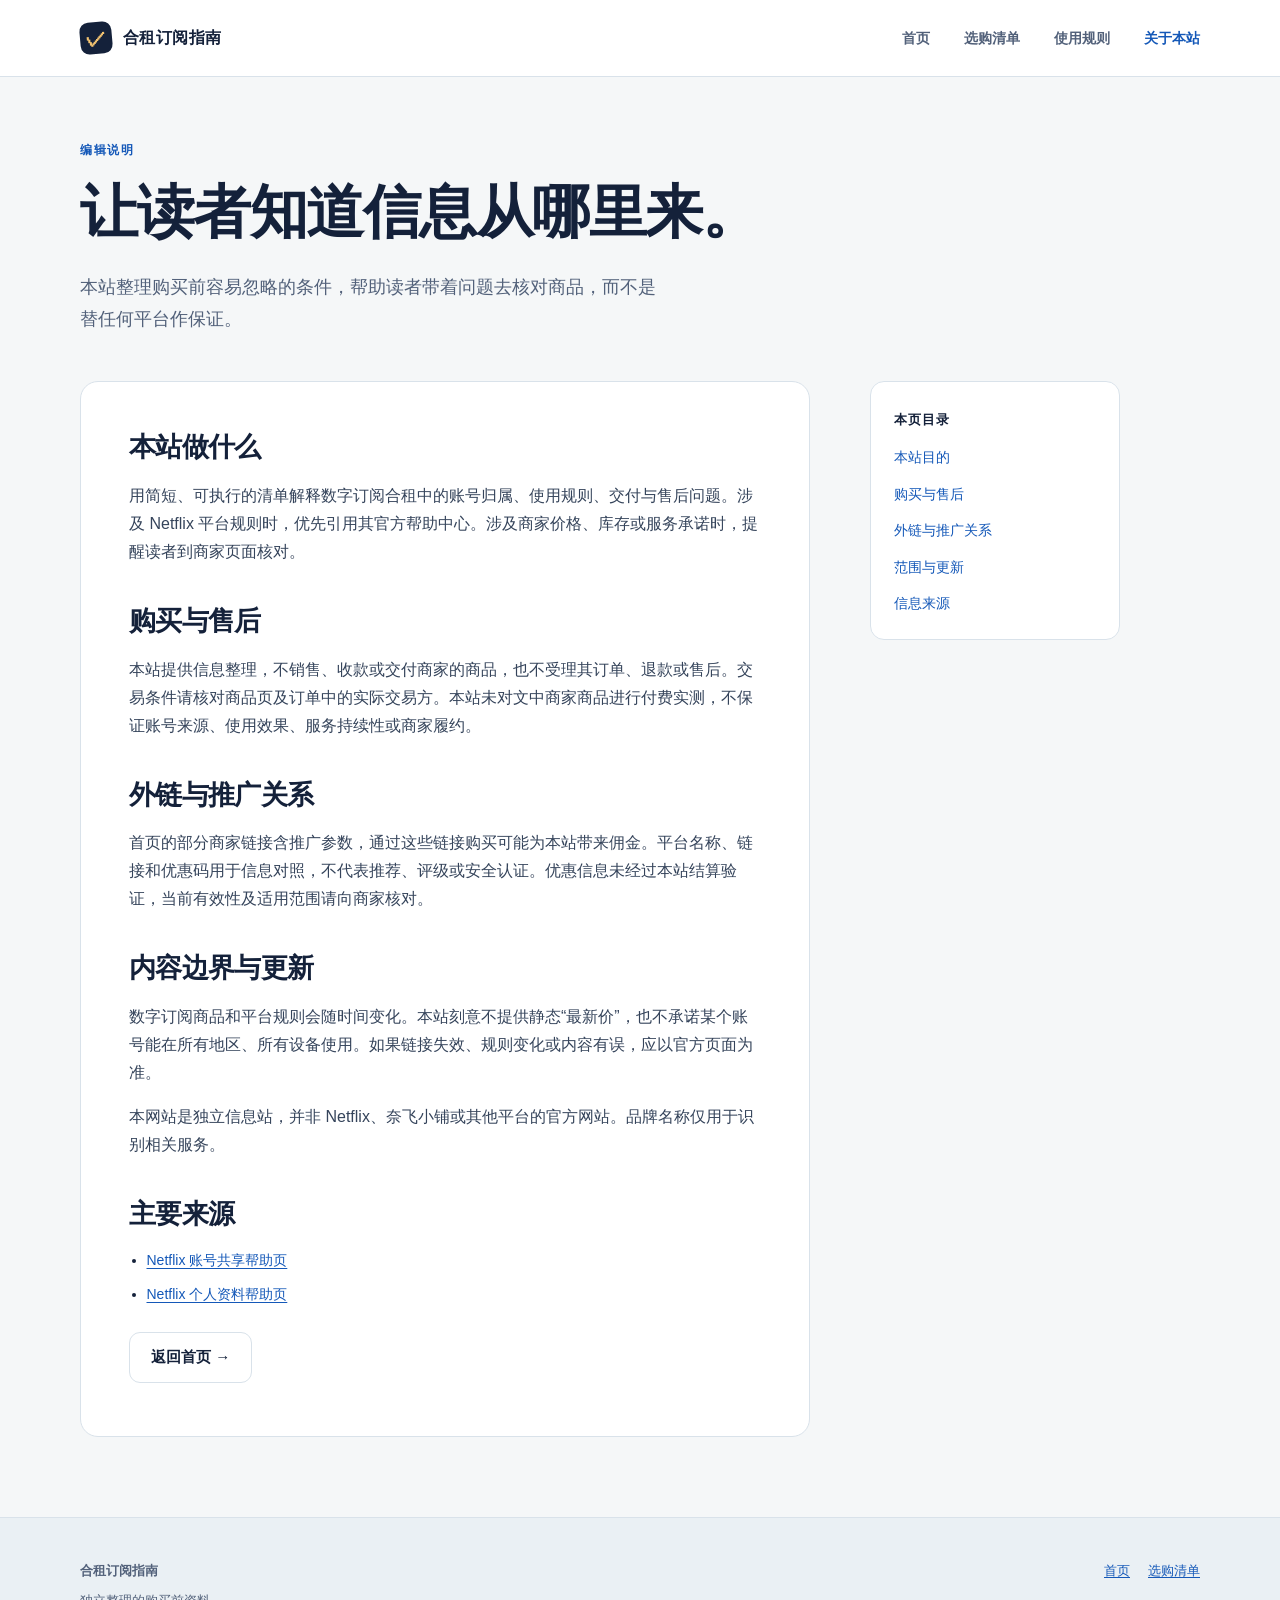
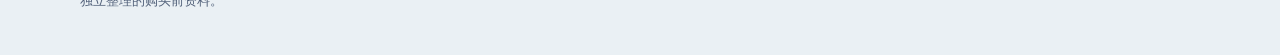
==== about.html @ a7affc2a "Make guide copy neutral and clarify merchant and referral boundaries" ====
<!doctype html>
<html lang="zh-CN"><head><meta charset="utf-8"><meta name="viewport" content="width=device-width, initial-scale=1"><meta name="description" content="了解合租订阅指南如何整理购买前信息，以及本站内容的范围、来源和更新方式。"><meta name="theme-color" content="#14213a"><title>关于本站｜合租订阅指南</title><link rel="canonical" href="https://hezu-guide-netflix.github.io/subscription-guide/about.html"><link rel="icon" href="assets/favicon.svg" type="image/svg+xml"><link rel="stylesheet" href="assets/style.css"></head>
<body><a class="skip" href="#main">跳到正文</a><header class="site-header"><div class="wrap header-inner"><a class="brand" href="./"><span class="brand-mark" aria-hidden="true">✓</span><span>合租订阅指南</span></a><nav class="site-nav" aria-label="主导航"><a href="./">首页</a><a href="checklist.html">选购清单</a><a href="rules.html">使用规则</a><a href="about.html" aria-current="page">关于本站</a></nav></div></header>
<main id="main"><div class="wrap page-hero"><div class="eyebrow">编辑说明</div><h1>让读者知道信息从哪里来。</h1><p class="lead">本站整理购买前容易忽略的条件，帮助读者带着问题去核对商品，而不是替任何平台作保证。</p></div><div class="wrap article-layout"><article class="article">
  <h2 id="purpose">本站做什么</h2><p>用简短、可执行的清单解释数字订阅合租中的账号归属、使用规则、交付与售后问题。涉及 Netflix 平台规则时，优先引用其官方帮助中心。涉及商家价格、库存或服务承诺时，提醒读者到商家页面核对。</p>
  <h2 id="shopping">购买与售后</h2><p>本站提供信息整理，不销售、收款或交付商家的商品，也不受理其订单、退款或售后。交易条件请核对商品页及订单中的实际交易方。本站未对文中商家商品进行付费实测，不保证账号来源、使用效果、服务持续性或商家履约。</p>
  <h2 id="links">外链与推广关系</h2><p>首页的部分商家链接含推广参数，通过这些链接购买可能为本站带来佣金。平台名称、链接和优惠码用于信息对照，不代表推荐、评级或安全认证。优惠信息未经过本站结算验证，当前有效性及适用范围请向商家核对。</p>
  <h2 id="scope">内容边界与更新</h2><p>数字订阅商品和平台规则会随时间变化。本站刻意不提供静态“最新价”，也不承诺某个账号能在所有地区、所有设备使用。如果链接失效、规则变化或内容有误，应以官方页面为准。</p><p>本网站是独立信息站，并非 Netflix、奈飞小铺或其他平台的官方网站。品牌名称仅用于识别相关服务。</p>
  <h2 id="sources">主要来源</h2><ul class="source-list"><li><a href="https://help.netflix.com/en/node/123277" target="_blank" rel="noopener noreferrer">Netflix 账号共享帮助页</a></li><li><a href="https://help.netflix.com/en/node/10421" target="_blank" rel="noopener noreferrer">Netflix 个人资料帮助页</a></li></ul>
  <a class="button secondary" href="./">返回首页 →</a>
</article><aside class="sidebox"><strong>本页目录</strong><a href="#purpose">本站目的</a><a href="#shopping">购买与售后</a><a href="#links">外链与推广关系</a><a href="#scope">范围与更新</a><a href="#sources">信息来源</a></aside></div></main>
<footer class="site-footer"><div class="wrap footer-grid"><div><strong>合租订阅指南</strong><p>独立整理的购买前资料。</p></div><div class="footer-links"><a href="./">首页</a><a href="checklist.html">选购清单</a></div></div></footer></body></html>
---- assets/style.css ----
:root {
  color-scheme: light;
  --ink: #14213a;
  --muted: #52617a;
  --paper: #f5f7f8;
  --white: #ffffff;
  --line: #d9e2ea;
  --blue: #1458b8;
  --blue-dark: #0d418d;
  --amber: #f4c471;
  --amber-soft: #fff4dd;
  --mint: #e6f4ee;
  --radius: 18px;
}

* { box-sizing: border-box; }
html { scroll-behavior: smooth; }
body { margin: 0; background: var(--paper); color: var(--ink); font: 16px/1.75 -apple-system, BlinkMacSystemFont, "PingFang SC", "Microsoft YaHei", sans-serif; }
a { color: var(--blue); text-underline-offset: .18em; }
a:hover { color: var(--blue-dark); }
a:focus-visible, summary:focus-visible { outline: 3px solid var(--amber); outline-offset: 4px; }
.skip { position: absolute; top: -80px; left: 16px; z-index: 30; background: var(--ink); color: white; padding: 9px 14px; }
.skip:focus { top: 12px; }
.wrap { width: min(1120px, calc(100% - 40px)); margin-inline: auto; }
.site-header { background: var(--white); border-bottom: 1px solid var(--line); }
.header-inner { min-height: 76px; display: flex; align-items: center; justify-content: space-between; gap: 20px; }
.brand { color: var(--ink); text-decoration: none; display: flex; align-items: center; gap: 11px; font-weight: 800; letter-spacing: .025em; white-space: nowrap; }
.brand:hover { color: var(--ink); }
.brand-mark { width: 32px; height: 32px; display: grid; place-items: center; background: var(--ink); color: var(--amber); border-radius: 9px; font: 800 21px/1 Georgia, serif; transform: rotate(-5deg); }
.site-nav { display: flex; gap: clamp(14px, 3vw, 34px); flex-wrap: wrap; }
.site-nav a { color: var(--muted); text-decoration: none; font-size: 14px; font-weight: 700; padding: 12px 0; }
.site-nav a:hover, .site-nav a[aria-current="page"] { color: var(--blue); }
.hero { padding: clamp(56px, 8vw, 106px) 0 66px; }
.hero-grid { display: grid; grid-template-columns: minmax(0, 1.2fr) minmax(290px, .8fr); gap: clamp(28px, 6vw, 80px); align-items: center; }
.eyebrow { color: var(--blue); font-size: 12px; font-weight: 800; letter-spacing: .13em; text-transform: uppercase; }
h1, h2, h3, p { margin-top: 0; }
h1, h2 { font-family: "Songti SC", "STSong", "Noto Serif CJK SC", Georgia, serif; letter-spacing: -.025em; }
h1 { font-size: clamp(44px, 6vw, 74px); line-height: 1.16; margin: 18px 0 26px; max-width: 11em; }
h1 em { color: var(--blue); font-style: normal; }
h2 { font-size: clamp(28px, 3.2vw, 41px); line-height: 1.32; margin-bottom: 16px; }
h3 { font-size: 19px; line-height: 1.4; margin-bottom: 9px; }
.lead { color: var(--muted); font-size: 18px; line-height: 1.75; max-width: 590px; }
.hero-actions { display: flex; gap: 12px; align-items: center; flex-wrap: wrap; margin-top: 30px; }
.button { display: inline-flex; justify-content: center; align-items: center; min-height: 48px; padding: 11px 21px; border-radius: 11px; background: var(--blue); color: white; text-decoration: none; font-size: 15px; font-weight: 800; transition: background .18s ease, transform .18s ease; }
.button:hover { color: white; background: var(--blue-dark); transform: translateY(-2px); }
.button.secondary { background: white; color: var(--ink); border: 1px solid var(--line); }
.button.secondary:hover { background: #eef4fc; color: var(--blue-dark); }
.hero-note { color: var(--muted); font-size: 13px; margin: 17px 0 0; }
.ticket { background: var(--white); border: 1px solid var(--line); border-radius: var(--radius); box-shadow: 0 20px 52px rgba(28, 54, 91, .08); overflow: hidden; transform: rotate(2deg); }
.ticket-top { background: var(--ink); color: white; padding: 21px 28px; display: flex; align-items: center; justify-content: space-between; gap: 12px; }
.ticket-top strong { font-size: 18px; letter-spacing: .04em; }
.ticket-top span { color: var(--amber); font: 700 12px/1.3 ui-monospace, SFMono-Regular, monospace; }
.ticket-body { padding: 27px 29px 30px; }
.ticket-body p { font-size: 13px; color: var(--muted); margin-bottom: 14px; }
.ticket-list { list-style: none; padding: 0; margin: 0; }
.ticket-list li { display: flex; gap: 13px; padding: 14px 0; border-top: 1px dashed #c8d2dc; font-weight: 700; }
.ticket-list b { font: 800 12px/1.8 ui-monospace, SFMono-Regular, monospace; color: var(--blue); }
.ticket-foot { border-top: 1px dashed #c8d2dc; background: #fafbfd; color: var(--muted); padding: 14px 29px; font-size: 12px; }
.section { padding: 72px 0; }
.section.white { background: var(--white); }
.section-head { display: flex; justify-content: space-between; align-items: end; gap: 20px; margin-bottom: 28px; }
.section-head p { color: var(--muted); max-width: 420px; margin-bottom: 0; }
.card-grid { display: grid; grid-template-columns: repeat(3, minmax(0,1fr)); gap: 18px; }
.card { background: var(--white); border: 1px solid var(--line); border-radius: var(--radius); padding: 25px; }
.card p, .text-muted { color: var(--muted); }
.card p:last-child { margin-bottom: 0; }
.card-kicker { display: inline-block; color: var(--blue); font: 800 12px/1.5 ui-monospace, SFMono-Regular, monospace; margin-bottom: 20px; }
.card-link { display: inline-block; margin-top: 16px; font-weight: 800; text-decoration: none; }
.split { display: grid; grid-template-columns: 1fr 1fr; gap: 24px; }
.panel { border: 1px solid var(--line); border-radius: var(--radius); padding: clamp(24px, 3vw, 38px); background: var(--white); }
.panel.soft { background: var(--mint); border-color: #d0e6da; }
.panel.warm { background: var(--amber-soft); border-color: #eedbb8; }
.panel ul, .article ul, .article ol { padding-left: 1.25em; }
.panel li, .article li { margin-bottom: 9px; }
.promo { background: var(--ink); border-radius: var(--radius); color: white; padding: clamp(28px, 5vw, 55px); display: grid; grid-template-columns: 1.2fr .8fr; gap: 28px; align-items: center; }
.promo .eyebrow { color: var(--amber); }
.promo h2 { margin: 10px 0 14px; }
.promo p { color: #d0dbee; margin-bottom: 0; }
.promo-action { text-align: right; }
.promo-action .button { background: var(--amber); color: var(--ink); }
.promo-action .button:hover { background: #ffd795; color: var(--ink); }
.promo-action small { display: block; color: #b9c7dc; font-size: 12px; margin-top: 10px; }
.faq { max-width: 820px; margin-inline: auto; }
.faq details { background: var(--white); border: 1px solid var(--line); border-radius: 13px; margin-top: 12px; padding: 0 20px; }
.faq summary { cursor: pointer; font-weight: 800; padding: 19px 4px; min-height: 52px; }
.faq details p { color: var(--muted); padding: 0 4px 8px; }
.site-footer { background: #eaf0f4; border-top: 1px solid var(--line); padding: 42px 0; font-size: 13px; color: var(--muted); }
.footer-grid { display: flex; justify-content: space-between; gap: 30px; }
.footer-grid p { max-width: 630px; margin: 8px 0 0; }
.footer-links { display: flex; gap: 18px; align-items: start; white-space: nowrap; }
.page-hero { padding: 63px 0 28px; }
.page-hero h1 { font-size: clamp(36px, 5vw, 58px); max-width: 15em; }
.article-layout { display: grid; grid-template-columns: minmax(0, 730px) 250px; gap: 60px; align-items: start; padding-bottom: 80px; }
.article { background: white; border: 1px solid var(--line); border-radius: var(--radius); padding: clamp(24px, 4vw, 48px); }
.article h2 { font-size: 27px; margin: 38px 0 16px; scroll-margin-top: 22px; }
.article h2:first-child { margin-top: 0; }
.article p { color: #35445b; }
.article .callout { background: #eef4fc; border-left: 4px solid var(--blue); padding: 18px 20px; border-radius: 0 10px 10px 0; }
.article .callout p:last-child { margin-bottom: 0; }
.article .button { margin: 12px 0 5px; }
.sidebox { position: sticky; top: 26px; border: 1px solid var(--line); background: white; border-radius: 14px; padding: 23px; }
.sidebox strong { font-size: 13px; letter-spacing: .08em; }
.sidebox a { display: block; margin-top: 12px; font-size: 14px; text-decoration: none; }
.sidebox p { color: var(--muted); font-size: 12px; margin: 21px 0 0; border-top: 1px solid var(--line); padding-top: 14px; }
.source-list { font-size: 14px; }
.source-list li { overflow-wrap: anywhere; }
@media (max-width: 800px) {
  .hero-grid, .promo, .article-layout { grid-template-columns: 1fr; }
  .ticket { transform: none; }
  .card-grid { grid-template-columns: 1fr; }
  .split { grid-template-columns: 1fr; }
  .promo-action { text-align: left; }
  .sidebox { position: static; }
  .section-head { display: block; }
  .footer-grid { display: block; }
  .footer-links { margin-top: 20px; }
}
@media (max-width: 560px) {
  .header-inner { align-items: start; flex-direction: column; padding: 15px 0 8px; gap: 4px; }
  .site-nav { gap: 20px; }
  .site-nav a { font-size: 13px; }
  .hero { padding-top: 50px; }
  .hero-actions .button { width: 100%; }
  .page-hero { padding-top: 42px; }
  .section { padding: 55px 0; }
}
@media (prefers-reduced-motion: reduce) {
  html { scroll-behavior: auto; }
  .button { transition: none; }
  .button:hover { transform: none; }
}

/* Long-form guide homepage, modeled on the reference site's article layout. */
.guide-home { background: #eef0f3; color: #17253b; font-family: -apple-system, BlinkMacSystemFont, "PingFang SC", "Microsoft YaHei", sans-serif; }
.guide-home h1, .guide-home h2, .guide-home h3 { font-family: inherit; letter-spacing: -.025em; }
.guide-home a { color: #12669a; }
.guide-home a:hover { color: #0b456c; }
.guide-home a:focus-visible, .guide-home summary:focus-visible { outline-color: #efb85b; }
.guide-banner { min-height: 340px; position: relative; overflow: hidden; color: white; background: radial-gradient(circle at 78% 14%, #2c5d83 0, transparent 28%), linear-gradient(115deg, #101b32 12%, #1d3453 58%, #101b32 100%); }
.guide-banner::before { content: ""; position: absolute; inset: 0; opacity: .24; background: linear-gradient(135deg, transparent 63%, #7aa4c1 63.2%, transparent 63.5%), repeating-linear-gradient(90deg, transparent 0 124px, rgba(255,255,255,.1) 125px 126px); pointer-events: none; }
.guide-banner::after { content: ""; position: absolute; right: 8%; top: 110px; width: 330px; height: 205px; border: 1px solid rgba(255,255,255,.17); box-shadow: 22px 22px 0 -1px rgba(16,27,50,.45), 22px 22px 0 0 rgba(255,255,255,.14), -22px -22px 0 -1px rgba(16,27,50,.4), -22px -22px 0 0 rgba(255,255,255,.1); transform: rotate(-9deg); pointer-events: none; }
.guide-nav { min-height: 72px; display: flex; justify-content: space-between; align-items: center; gap: 20px; position: relative; z-index: 2; }
.guide-brand { display: inline-flex; gap: 10px; align-items: center; font-weight: 800; text-decoration: none; white-space: nowrap; color: white !important; }
.guide-brand .brand-mark { background: #efb85b; color: #17253b; }
.guide-nav nav { display: flex; gap: 24px; align-items: center; flex-wrap: wrap; }
.guide-nav nav a { color: #d8e4ee; font-size: 14px; font-weight: 700; text-decoration: none; }
.guide-nav nav a:hover, .guide-nav nav a[aria-current="page"] { color: white; }
.guide-banner-inner { position: relative; z-index: 1; text-align: center; padding: 70px 0 86px; }
.guide-banner-inner p { margin: 0; }
.guide-kicker { color: #efb85b; font: 800 11px/1.5 ui-monospace, SFMono-Regular, monospace; letter-spacing: .22em; }
.guide-banner-title { font-size: clamp(32px, 4vw, 55px); line-height: 1.23; font-weight: 850; margin: 15px 0 13px !important; letter-spacing: -.035em; }
.guide-banner-inner > p:last-child { color: #d6e0e9; font-size: 16px; }
.guide-shell { display: grid; grid-template-columns: minmax(0, 790px) minmax(230px, 280px); gap: 28px; align-items: start; padding-top: 32px; padding-bottom: 72px; }
.guide-article { min-width: 0; background: white; border: 1px solid #dce1e6; box-shadow: 0 8px 28px rgba(20,36,58,.06); padding: clamp(25px, 4vw, 48px); }
.guide-article h1 { max-width: none; font-size: clamp(30px, 3.4vw, 42px); line-height: 1.35; margin: 0 0 23px; font-weight: 850; color: #14213a; }
.guide-intro { font-size: 17px; color: #34465a; line-height: 1.9; }
.guide-article p { line-height: 1.9; }
.guide-tip { background: #fff8e8; border-left: 4px solid #e1a944; padding: 16px 19px; margin: 27px 0 33px; font-size: 13px; color: #51442e; }
.guide-tip strong { color: #503910; }
.guide-tip p { margin: 5px 0 0; }
.guide-toc { border: 1px solid #cbdbe6; background: #f4f8fb; padding: 25px 27px; margin: 32px 0 43px; }
.guide-toc-heading { display: flex; justify-content: space-between; align-items: baseline; gap: 10px; border-bottom: 1px solid #d9e4eb; padding-bottom: 12px; margin-bottom: 16px; }
.guide-toc-heading span { font-size: 19px; font-weight: 850; color: #14213a; }
.guide-toc-heading small { font-size: 12px; color: #6b7c8c; }
.guide-toc ol { display: grid; grid-template-columns: repeat(2, minmax(0,1fr)); column-gap: 32px; row-gap: 6px; margin: 0; padding-left: 1.5em; }
.guide-toc li { padding: 3px 0; font-size: 14px; font-weight: 650; }
.guide-toc a { text-decoration: none; }
.guide-section { border-top: 1px solid #e3e8ec; padding-top: 40px; margin-top: 40px; scroll-margin-top: 25px; }
.guide-section h2 { font-size: clamp(25px, 2.5vw, 32px); line-height: 1.4; margin: 0 0 19px; font-weight: 850; color: #14213a; }
.guide-section h3 { font-size: 19px; font-weight: 800; }
.guide-section p { color: #3c4d5f; margin-bottom: 17px; }
.guide-note { display: flex; gap: 17px; align-items: baseline; padding: 17px 21px; border-left: 4px solid #397da4; background: #edf5fa; font-size: 14px; line-height: 1.8; }
.guide-note strong { flex: none; color: #0e5c87; }
.guide-table-wrap { overflow-x: auto; margin-top: 21px; }
.guide-table { width: 100%; border-collapse: collapse; min-width: 560px; font-size: 14px; line-height: 1.65; }
.guide-table th, .guide-table td { border: 1px solid #dce4ea; padding: 14px 16px; text-align: left; vertical-align: top; }
.guide-table thead th { background: #173552; color: white; font-weight: 800; }
.guide-table tbody th { background: #f2f6f9; color: #213c53; font-weight: 800; white-space: nowrap; }
.guide-platform { border: 1px solid #dce4ea; background: #fff; padding: 24px; margin: 22px 0; }
.guide-platform.featured { border-color: #9ebed4; background: linear-gradient(180deg, #f3f8fb 0, #fff 145px); }
.guide-platform-head { display: flex; align-items: center; gap: 14px; margin-bottom: 16px; }
.guide-platform-head h3 { margin: 0; line-height: 1.25; font-size: 23px; }
.guide-platform-head p { font-size: 12px; color: #718295; margin: 4px 0 0; }
.guide-index { flex: none; border: 1px solid #abc2d3; color: #1d628f; padding: 5px 7px; font: 800 14px/1 ui-monospace, SFMono-Regular, monospace; }
.guide-tag { margin-left: auto; flex: none; background: #f5dfaa; color: #6c4904; padding: 5px 9px; font-size: 11px; font-weight: 800; }
.guide-platform ul { margin: 5px 0 22px; padding-left: 1.2em; color: #3c4d5f; line-height: 1.8; }
.guide-platform li { margin: 5px 0; }
.guide-platform-actions { display: flex; flex-wrap: wrap; align-items: center; gap: 17px; }
.guide-platform-actions > a:last-child, .guide-text-link { font-size: 14px; font-weight: 800; }
.guide-platform .button, .guide-side-cta .button { color: white; }
.guide-mini { font-size: 12px; color: #647384 !important; margin: 14px 0 0 !important; }
.guide-coupon { margin: 16px 0 0; font-size: 14px; color: #34465a; }
.guide-coupon code { display: inline-block; padding: 3px 8px; border: 1px dashed #8eafc3; background: #f2f7fa; color: #145b83; font: 800 14px/1.4 ui-monospace, SFMono-Regular, monospace; letter-spacing: .03em; }
.guide-steps { list-style: none; counter-reset: guide-step; padding: 0; margin: 18px 0 20px; }
.guide-steps li { counter-increment: guide-step; display: grid; grid-template-columns: 36px 150px 1fr; gap: 12px; align-items: baseline; padding: 15px 0; border-bottom: 1px solid #e4eaee; color: #3c4d5f; line-height: 1.75; }
.guide-steps li::before { content: counter(guide-step, decimal-leading-zero); color: #1c6f9d; font: 800 14px/1.5 ui-monospace, SFMono-Regular, monospace; }
.guide-steps strong { color: #172b3c; }
.guide-risk-grid { display: grid; grid-template-columns: repeat(2, minmax(0,1fr)); gap: 13px; margin: 22px 0; }
.guide-risk-grid > div { border: 1px solid #e0e7ec; background: #f8fafb; padding: 20px; }
.guide-risk-grid h3 { margin: 0 0 8px; font-size: 17px; }
.guide-risk-grid p { font-size: 14px; margin: 0; }
.guide-faq details { border-bottom: 1px solid #dfe6eb; }
.guide-faq summary { cursor: pointer; padding: 18px 3px; font-weight: 800; color: #1b344a; }
.guide-faq details p { padding: 0 3px 18px; margin: 0; font-size: 14px; }
.guide-sources ul { padding-left: 1.25em; line-height: 2; font-size: 14px; }
.guide-end-cta { margin-top: 39px; padding: 24px 27px; background: #eaf2f8; display: flex; align-items: center; justify-content: space-between; gap: 20px; }
.guide-end-cta strong { font-size: 19px; }
.guide-end-cta p { margin: 5px 0 0; font-size: 14px; color: #52677c; }
.guide-home a.button:not(.secondary), .guide-home a.button:not(.secondary):hover { color: #fff; }
.guide-end-cta .button { white-space: nowrap; }
.guide-sidebar { position: sticky; top: 20px; }
.guide-side-card { background: white; border: 1px solid #dce1e6; padding: 22px; margin-bottom: 18px; box-shadow: 0 4px 18px rgba(20,36,58,.04); }
.guide-side-card > strong { display: block; color: #172b3c; font-size: 16px; margin-bottom: 13px; }
.guide-side-card > a:not(.button) { display: block; font-size: 13px; font-weight: 700; text-decoration: none; padding: 8px 0; border-top: 1px solid #edf0f3; }
.guide-side-cta { background: #173552; color: white; border-color: #173552; }
.guide-side-cta > strong { color: white; font-size: 20px; line-height: 1.4; }
.guide-side-cta p { color: #d1dfeb; font-size: 13px; line-height: 1.7; }
.guide-side-label { display: block; color: #efb85b; font: 800 11px/1.4 ui-monospace, SFMono-Regular, monospace; margin-bottom: 13px; }
.guide-side-cta .button { width: 100%; font-size: 13px; }
.guide-side-small p { color: #607387; font-size: 13px; line-height: 1.75; }
.guide-footer { background: #172231; color: #d3dce5; padding: 44px 0; font-size: 13px; }
.guide-footer strong { color: white; font-size: 16px; }
.guide-footer p { margin: 7px 0 15px; }
.guide-footer nav { display: flex; gap: 20px; flex-wrap: wrap; }
.guide-footer a { color: #c0d9e9; text-decoration: none; }
@media (max-width: 900px) { .guide-shell { grid-template-columns: minmax(0,1fr); } .guide-sidebar { position: static; display: grid; grid-template-columns: repeat(2,minmax(0,1fr)); gap: 15px; } .guide-side-card { margin: 0; } .guide-side-small { display: none; } }
@media (max-width: 600px) { .guide-banner { min-height: 315px; } .guide-banner::after { right: -65px; top: 145px; width: 230px; height: 130px; opacity: .5; } .guide-nav { display: block; padding-top: 17px; } .guide-nav nav { margin-top: 13px; gap: 14px; } .guide-nav nav a { font-size: 12px; } .guide-banner-inner { padding: 56px 0 65px; text-align: left; } .guide-banner-inner > p:last-child { font-size: 14px; max-width: 20em; } .guide-shell { padding-top: 16px; } .guide-article { padding: 24px 19px; } .guide-toc { padding: 20px; } .guide-toc ol { grid-template-columns: 1fr; } .guide-section { padding-top: 32px; margin-top: 32px; } .guide-platform { padding: 19px; } .guide-steps li { grid-template-columns: 30px 1fr; gap: 5px 9px; } .guide-steps li span { grid-column: 2; } .guide-risk-grid, .guide-sidebar { grid-template-columns: 1fr; } .guide-end-cta { display: block; } .guide-end-cta .button { margin-top: 16px; } }

.guide-table caption { text-align: left; padding: 0 0 12px; font-weight: 700; color: #34465a; }
.guide-tip ol { padding-left: 1.4em; }
.guide-tip li { margin: 8px 0; }
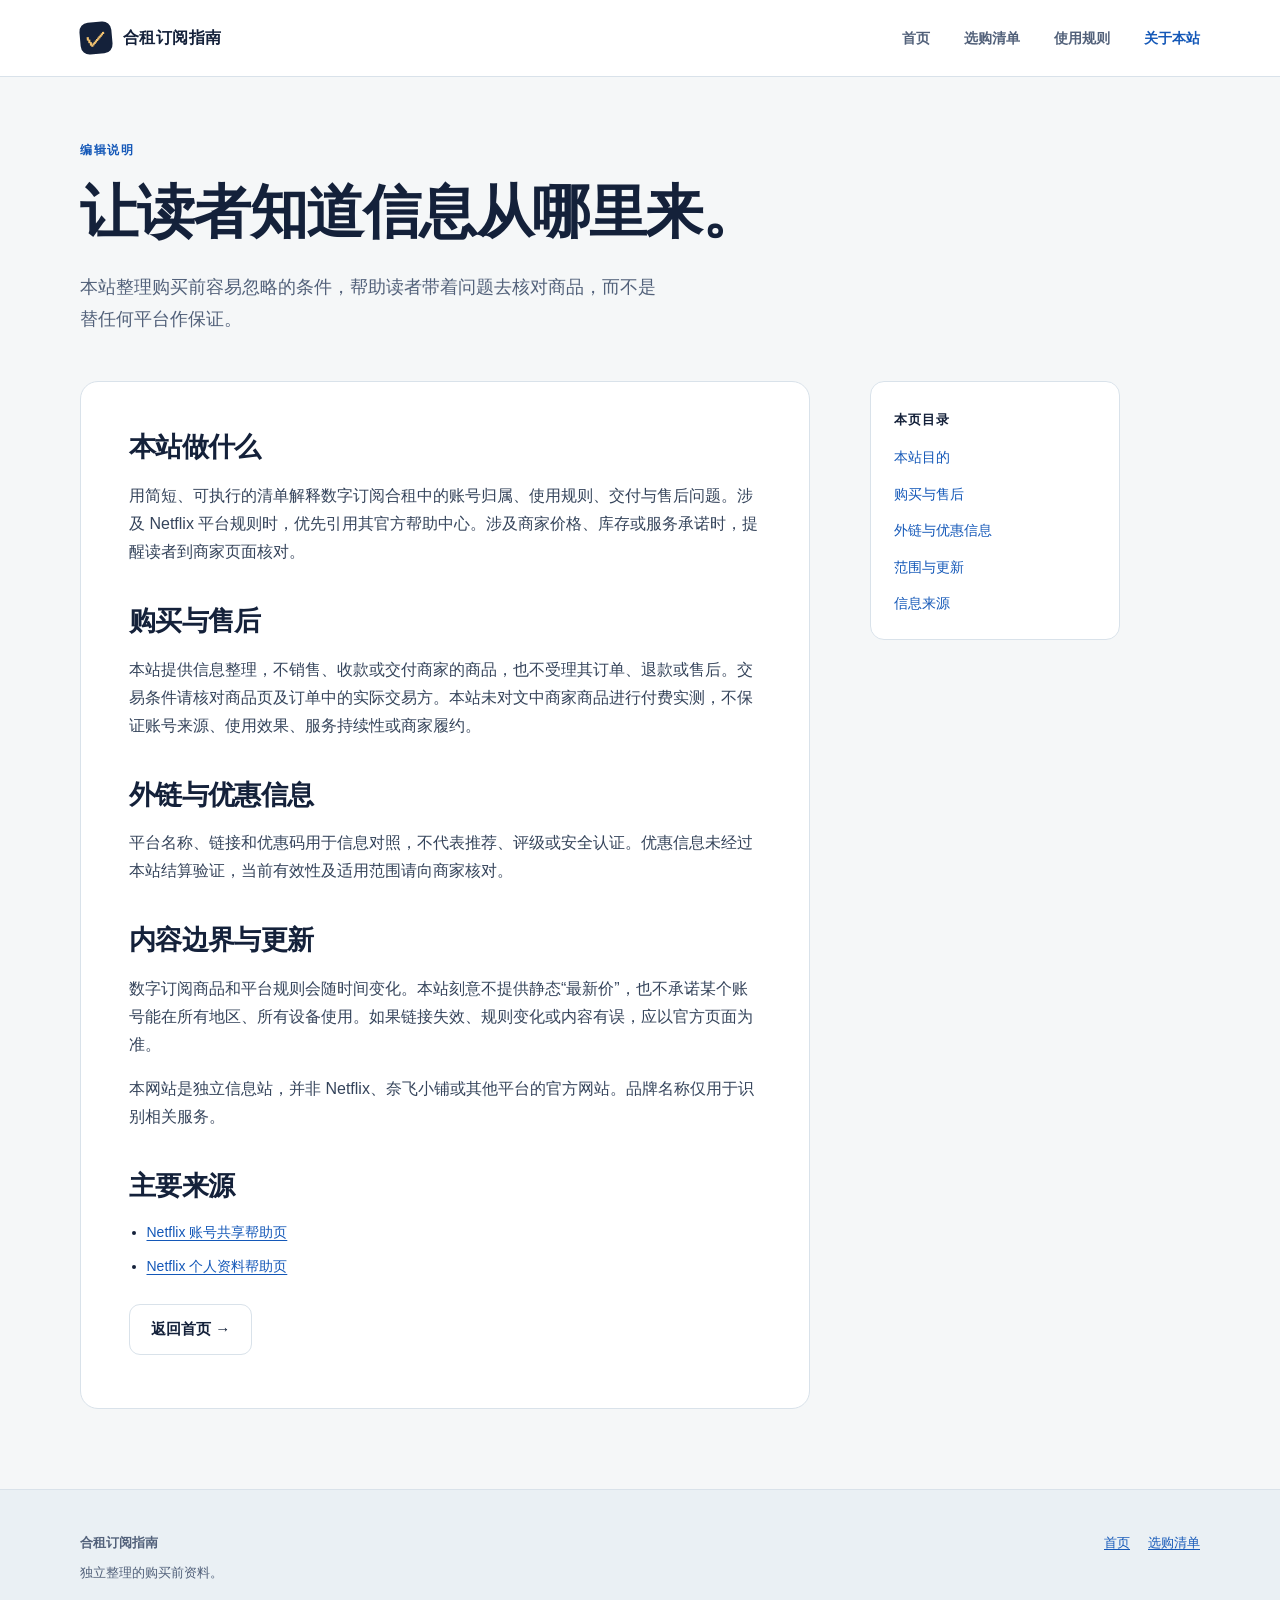
==== commit 9249ccc5: "Use neutral wording for external links and coupon information" ====
--- a/about.html
+++ b/about.html
@@ -4,9 +4,9 @@
 <main id="main"><div class="wrap page-hero"><div class="eyebrow">编辑说明</div><h1>让读者知道信息从哪里来。</h1><p class="lead">本站整理购买前容易忽略的条件，帮助读者带着问题去核对商品，而不是替任何平台作保证。</p></div><div class="wrap article-layout"><article class="article">
   <h2 id="purpose">本站做什么</h2><p>用简短、可执行的清单解释数字订阅合租中的账号归属、使用规则、交付与售后问题。涉及 Netflix 平台规则时，优先引用其官方帮助中心。涉及商家价格、库存或服务承诺时，提醒读者到商家页面核对。</p>
   <h2 id="shopping">购买与售后</h2><p>本站提供信息整理，不销售、收款或交付商家的商品，也不受理其订单、退款或售后。交易条件请核对商品页及订单中的实际交易方。本站未对文中商家商品进行付费实测，不保证账号来源、使用效果、服务持续性或商家履约。</p>
-  <h2 id="links">外链与推广关系</h2><p>首页的部分商家链接含推广参数，通过这些链接购买可能为本站带来佣金。平台名称、链接和优惠码用于信息对照，不代表推荐、评级或安全认证。优惠信息未经过本站结算验证，当前有效性及适用范围请向商家核对。</p>
+  <h2 id="links">外链与优惠信息</h2><p>平台名称、链接和优惠码用于信息对照，不代表推荐、评级或安全认证。优惠信息未经过本站结算验证，当前有效性及适用范围请向商家核对。</p>
   <h2 id="scope">内容边界与更新</h2><p>数字订阅商品和平台规则会随时间变化。本站刻意不提供静态“最新价”，也不承诺某个账号能在所有地区、所有设备使用。如果链接失效、规则变化或内容有误，应以官方页面为准。</p><p>本网站是独立信息站，并非 Netflix、奈飞小铺或其他平台的官方网站。品牌名称仅用于识别相关服务。</p>
   <h2 id="sources">主要来源</h2><ul class="source-list"><li><a href="https://help.netflix.com/en/node/123277" target="_blank" rel="noopener noreferrer">Netflix 账号共享帮助页</a></li><li><a href="https://help.netflix.com/en/node/10421" target="_blank" rel="noopener noreferrer">Netflix 个人资料帮助页</a></li></ul>
   <a class="button secondary" href="./">返回首页 →</a>
-</article><aside class="sidebox"><strong>本页目录</strong><a href="#purpose">本站目的</a><a href="#shopping">购买与售后</a><a href="#links">外链与推广关系</a><a href="#scope">范围与更新</a><a href="#sources">信息来源</a></aside></div></main>
+</article><aside class="sidebox"><strong>本页目录</strong><a href="#purpose">本站目的</a><a href="#shopping">购买与售后</a><a href="#links">外链与优惠信息</a><a href="#scope">范围与更新</a><a href="#sources">信息来源</a></aside></div></main>
 <footer class="site-footer"><div class="wrap footer-grid"><div><strong>合租订阅指南</strong><p>独立整理的购买前资料。</p></div><div class="footer-links"><a href="./">首页</a><a href="checklist.html">选购清单</a></div></div></footer></body></html>
--- a/assets/style.css
+++ b/assets/style.css
@@ -191,6 +191,7 @@
 .guide-mini { font-size: 12px; color: #647384 !important; margin: 14px 0 0 !important; }
 .guide-coupon { margin: 16px 0 0; font-size: 14px; color: #34465a; }
 .guide-coupon code { display: inline-block; padding: 3px 8px; border: 1px dashed #8eafc3; background: #f2f7fa; color: #145b83; font: 800 14px/1.4 ui-monospace, SFMono-Regular, monospace; letter-spacing: .03em; }
+.guide-mini code { display: inline-block; margin: 3px 5px; padding: 6px 12px; border: 1px solid #abc2d3; border-radius: 6px; background: #eaf2f8; color: #14213a; font: 800 18px/1.4 ui-monospace, SFMono-Regular, monospace; letter-spacing: .05em; vertical-align: middle; }
 .guide-steps { list-style: none; counter-reset: guide-step; padding: 0; margin: 18px 0 20px; }
 .guide-steps li { counter-increment: guide-step; display: grid; grid-template-columns: 36px 150px 1fr; gap: 12px; align-items: baseline; padding: 15px 0; border-bottom: 1px solid #e4eaee; color: #3c4d5f; line-height: 1.75; }
 .guide-steps li::before { content: counter(guide-step, decimal-leading-zero); color: #1c6f9d; font: 800 14px/1.5 ui-monospace, SFMono-Regular, monospace; }
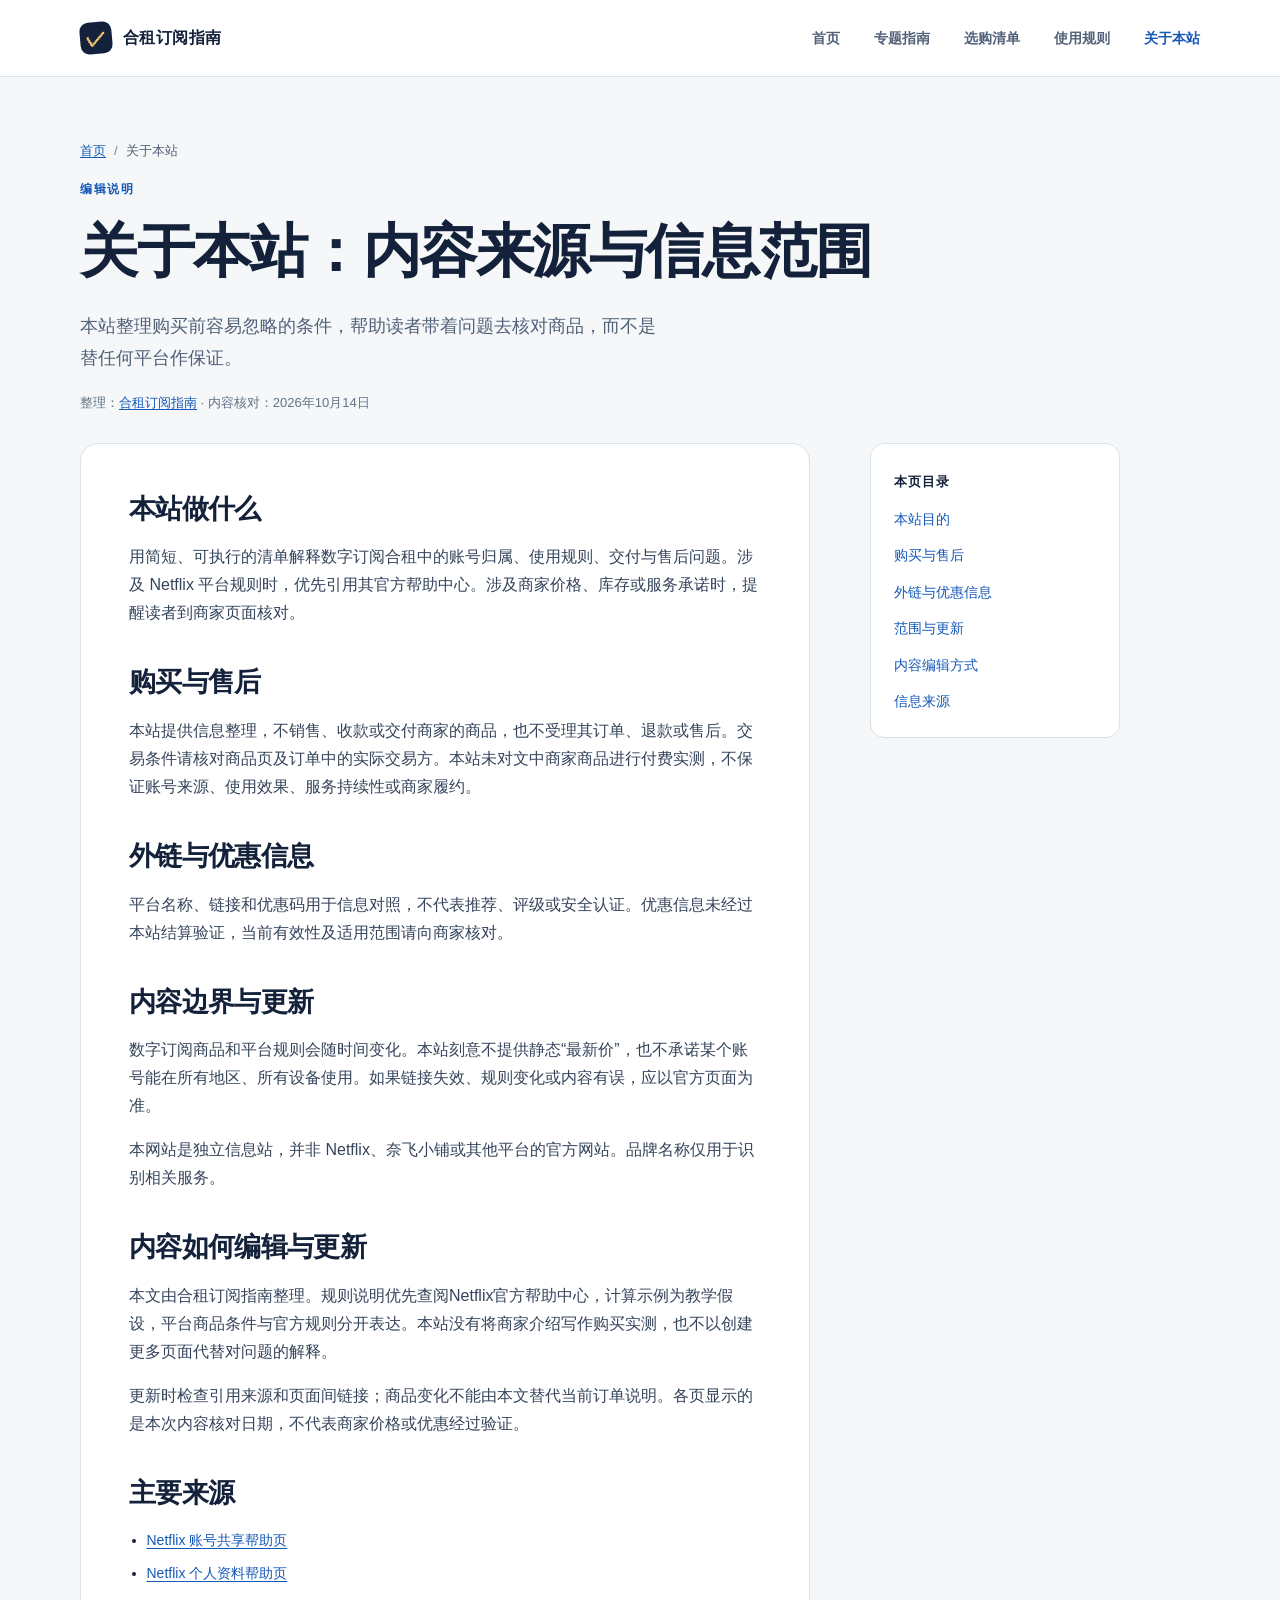
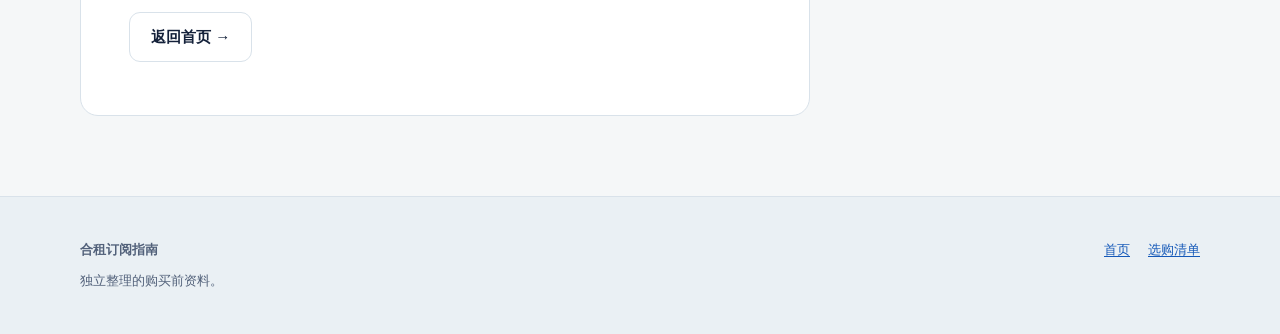
==== commit 7ed4ec88: "Improve search-focused guides, metadata and topic navigation" ====
--- a/about.html
+++ b/about.html
@@ -1,12 +1,23 @@
 <!doctype html>
-<html lang="zh-CN"><head><meta charset="utf-8"><meta name="viewport" content="width=device-width, initial-scale=1"><meta name="description" content="了解合租订阅指南如何整理购买前信息，以及本站内容的范围、来源和更新方式。"><meta name="theme-color" content="#14213a"><title>关于本站｜合租订阅指南</title><link rel="canonical" href="https://hezu-guide-netflix.github.io/subscription-guide/about.html"><link rel="icon" href="assets/favicon.svg" type="image/svg+xml"><link rel="stylesheet" href="assets/style.css"></head>
-<body><a class="skip" href="#main">跳到正文</a><header class="site-header"><div class="wrap header-inner"><a class="brand" href="./"><span class="brand-mark" aria-hidden="true">✓</span><span>合租订阅指南</span></a><nav class="site-nav" aria-label="主导航"><a href="./">首页</a><a href="checklist.html">选购清单</a><a href="rules.html">使用规则</a><a href="about.html" aria-current="page">关于本站</a></nav></div></header>
-<main id="main"><div class="wrap page-hero"><div class="eyebrow">编辑说明</div><h1>让读者知道信息从哪里来。</h1><p class="lead">本站整理购买前容易忽略的条件，帮助读者带着问题去核对商品，而不是替任何平台作保证。</p></div><div class="wrap article-layout"><article class="article">
+<html lang="zh-CN"><head><meta charset="utf-8"><meta name="viewport" content="width=device-width, initial-scale=1"><meta name="description" content="了解合租订阅指南的编辑方式、官方资料来源、内容更新和商品责任范围。本站提供资料整理，不代售商品或受理商家订单。"><meta name="theme-color" content="#14213a"><title>关于合租订阅指南：内容来源与信息范围</title><link rel="canonical" href="https://hezu-guide-netflix.github.io/subscription-guide/about.html"><link rel="icon" href="assets/favicon.svg" type="image/svg+xml"><link rel="stylesheet" href="assets/style.css?v=seo-20261014"><meta property="og:type" content="website">
+<meta property="og:locale" content="zh_CN">
+<meta property="og:site_name" content="合租订阅指南">
+<meta property="og:title" content="关于合租订阅指南：内容来源与信息范围">
+<meta property="og:description" content="了解合租订阅指南的编辑方式、官方资料来源、内容更新和商品责任范围。本站提供资料整理，不代售商品或受理商家订单。">
+<meta property="og:url" content="https://hezu-guide-netflix.github.io/subscription-guide/about.html">
+<meta name="twitter:card" content="summary">
+<meta name="twitter:title" content="关于合租订阅指南：内容来源与信息范围">
+<meta name="twitter:description" content="了解合租订阅指南的编辑方式、官方资料来源、内容更新和商品责任范围。本站提供资料整理，不代售商品或受理商家订单。">
+<script type="application/ld+json">{"@context":"https://schema.org","@graph":[{"@type":"WebSite","@id":"https://hezu-guide-netflix.github.io/subscription-guide/#website","url":"https://hezu-guide-netflix.github.io/subscription-guide/","name":"合租订阅指南","inLanguage":"zh-CN"},{"@type":"AboutPage","@id":"https://hezu-guide-netflix.github.io/subscription-guide/about.html#webpage","url":"https://hezu-guide-netflix.github.io/subscription-guide/about.html","name":"关于合租订阅指南：内容来源与信息范围","description":"了解合租订阅指南的编辑方式、官方资料来源、内容更新和商品责任范围。本站提供资料整理，不代售商品或受理商家订单。","inLanguage":"zh-CN","isPartOf":{"@id":"https://hezu-guide-netflix.github.io/subscription-guide/#website"},"dateModified":"2026-10-14","breadcrumb":{"@id":"https://hezu-guide-netflix.github.io/subscription-guide/about.html#breadcrumb"}},{"@type":"BreadcrumbList","@id":"https://hezu-guide-netflix.github.io/subscription-guide/about.html#breadcrumb","itemListElement":[{"@type":"ListItem","position":1,"name":"首页","item":"https://hezu-guide-netflix.github.io/subscription-guide/"},{"@type":"ListItem","position":2,"name":"关于本站","item":"https://hezu-guide-netflix.github.io/subscription-guide/about.html"}]}]}</script>
+</head>
+<body><a class="skip" href="#main">跳到正文</a><header class="site-header"><div class="wrap header-inner"><a class="brand" href="./"><span class="brand-mark" aria-hidden="true">✓</span><span>合租订阅指南</span></a><nav class="site-nav" aria-label="主导航"><a href="./">首页</a><a href="guides.html">专题指南</a><a href="checklist.html">选购清单</a><a href="rules.html">使用规则</a><a href="about.html" aria-current="page">关于本站</a></nav></div></header>
+<main id="main"><div class="wrap page-hero"><nav class="breadcrumbs" aria-label="面包屑"><ol><li><a href="./">首页</a></li><li aria-current="page">关于本站</li></ol></nav><div class="eyebrow">编辑说明</div><h1>关于本站：内容来源与信息范围</h1><p class="lead">本站整理购买前容易忽略的条件，帮助读者带着问题去核对商品，而不是替任何平台作保证。</p><p class="page-meta">整理：<a href="about.html">合租订阅指南</a> · 内容核对：<time datetime="2026-10-14">2026年10月14日</time></p></div><div class="wrap article-layout"><article class="article">
   <h2 id="purpose">本站做什么</h2><p>用简短、可执行的清单解释数字订阅合租中的账号归属、使用规则、交付与售后问题。涉及 Netflix 平台规则时，优先引用其官方帮助中心。涉及商家价格、库存或服务承诺时，提醒读者到商家页面核对。</p>
   <h2 id="shopping">购买与售后</h2><p>本站提供信息整理，不销售、收款或交付商家的商品，也不受理其订单、退款或售后。交易条件请核对商品页及订单中的实际交易方。本站未对文中商家商品进行付费实测，不保证账号来源、使用效果、服务持续性或商家履约。</p>
   <h2 id="links">外链与优惠信息</h2><p>平台名称、链接和优惠码用于信息对照，不代表推荐、评级或安全认证。优惠信息未经过本站结算验证，当前有效性及适用范围请向商家核对。</p>
   <h2 id="scope">内容边界与更新</h2><p>数字订阅商品和平台规则会随时间变化。本站刻意不提供静态“最新价”，也不承诺某个账号能在所有地区、所有设备使用。如果链接失效、规则变化或内容有误，应以官方页面为准。</p><p>本网站是独立信息站，并非 Netflix、奈飞小铺或其他平台的官方网站。品牌名称仅用于识别相关服务。</p>
+<h2 id="editorial">内容如何编辑与更新</h2><p>本文由合租订阅指南整理。规则说明优先查阅Netflix官方帮助中心，计算示例为教学假设，平台商品条件与官方规则分开表达。本站没有将商家介绍写作购买实测，也不以创建更多页面代替对问题的解释。</p><p>更新时检查引用来源和页面间链接；商品变化不能由本文替代当前订单说明。各页显示的是本次内容核对日期，不代表商家价格或优惠经过验证。</p>
   <h2 id="sources">主要来源</h2><ul class="source-list"><li><a href="https://help.netflix.com/en/node/123277" target="_blank" rel="noopener noreferrer">Netflix 账号共享帮助页</a></li><li><a href="https://help.netflix.com/en/node/10421" target="_blank" rel="noopener noreferrer">Netflix 个人资料帮助页</a></li></ul>
   <a class="button secondary" href="./">返回首页 →</a>
-</article><aside class="sidebox"><strong>本页目录</strong><a href="#purpose">本站目的</a><a href="#shopping">购买与售后</a><a href="#links">外链与优惠信息</a><a href="#scope">范围与更新</a><a href="#sources">信息来源</a></aside></div></main>
+</article><aside class="sidebox"><strong>本页目录</strong><a href="#purpose">本站目的</a><a href="#shopping">购买与售后</a><a href="#links">外链与优惠信息</a><a href="#scope">范围与更新</a><a href="#editorial">内容编辑方式</a><a href="#sources">信息来源</a></aside></div></main>
 <footer class="site-footer"><div class="wrap footer-grid"><div><strong>合租订阅指南</strong><p>独立整理的购买前资料。</p></div><div class="footer-links"><a href="./">首页</a><a href="checklist.html">选购清单</a></div></div></footer></body></html>
--- a/assets/style.css
+++ b/assets/style.css
@@ -104,6 +104,19 @@
 .sidebox p { color: var(--muted); font-size: 12px; margin: 21px 0 0; border-top: 1px solid var(--line); padding-top: 14px; }
 .source-list { font-size: 14px; }
 .source-list li { overflow-wrap: anywhere; }
+.breadcrumbs { color: var(--muted); font-size: 13px; margin: 0 0 16px; }
+.breadcrumbs ol { display: flex; flex-wrap: wrap; gap: 8px; list-style: none; padding: 0; margin: 0; }
+.breadcrumbs li + li::before { content: "/"; margin-right: 8px; color: #718295; }
+.page-meta { font-size: 13px; color: #607387; margin: 12px 0 0; }
+.topic-grid { display: grid; grid-template-columns: repeat(2, minmax(0, 1fr)); gap: 14px; margin: 20px 0; }
+a.topic-card { display: block; padding: 20px; border: 1px solid #d9e2ea; border-radius: 10px; background: #f8fafb; color: #14213a; text-decoration: none; }
+a.topic-card:hover { background: #eef4fc; border-color: #abc2d3; color: #14213a; }
+.topic-card h3 { font-size: 18px; margin: 0 0 10px; line-height: 1.5; }
+.topic-card p { margin: 0 0 12px; font-size: 14px; }
+.topic-card span { color: #1458b8; font-size: 13px; font-weight: 700; }
+.article { min-width: 0; }
+.site-nav, .guide-nav nav { flex-wrap: wrap; }
+@media (max-width: 600px) { .topic-grid { grid-template-columns: 1fr; } .footer-grid { flex-wrap: wrap; } }
 @media (max-width: 800px) {
   .hero-grid, .promo, .article-layout { grid-template-columns: 1fr; }
   .ticket { transform: none; }
@@ -186,7 +199,12 @@
 .guide-platform ul { margin: 5px 0 22px; padding-left: 1.2em; color: #3c4d5f; line-height: 1.8; }
 .guide-platform li { margin: 5px 0; }
 .guide-platform-actions { display: flex; flex-wrap: wrap; align-items: center; gap: 17px; }
-.guide-platform-actions > a:last-child, .guide-text-link { font-size: 14px; font-weight: 800; }
+.guide-platform-actions > a:not(.button), .guide-text-link { font-size: 14px; font-weight: 800; }
+.guide-platform-actions .button { min-width: 180px; }
+.guide-offer { margin-top: 20px; padding-top: 18px; border-top: 1px solid #e4eaee; }
+.guide-offer-head { display: flex; flex-wrap: wrap; align-items: center; gap: 10px 14px; font-size: 14px; color: #34465a; }
+.guide-offer code { display: inline-block; padding: 6px 12px; border: 1px solid #abc2d3; border-radius: 6px; background: #eaf2f8; color: #14213a; font: 800 18px/1.4 ui-monospace, SFMono-Regular, monospace; letter-spacing: .05em; }
+.guide-offer > p { margin: 10px 0 0; font-size: 13px; color: #607387; }
 .guide-platform .button, .guide-side-cta .button { color: white; }
 .guide-mini { font-size: 12px; color: #647384 !important; margin: 14px 0 0 !important; }
 .guide-coupon { margin: 16px 0 0; font-size: 14px; color: #34465a; }
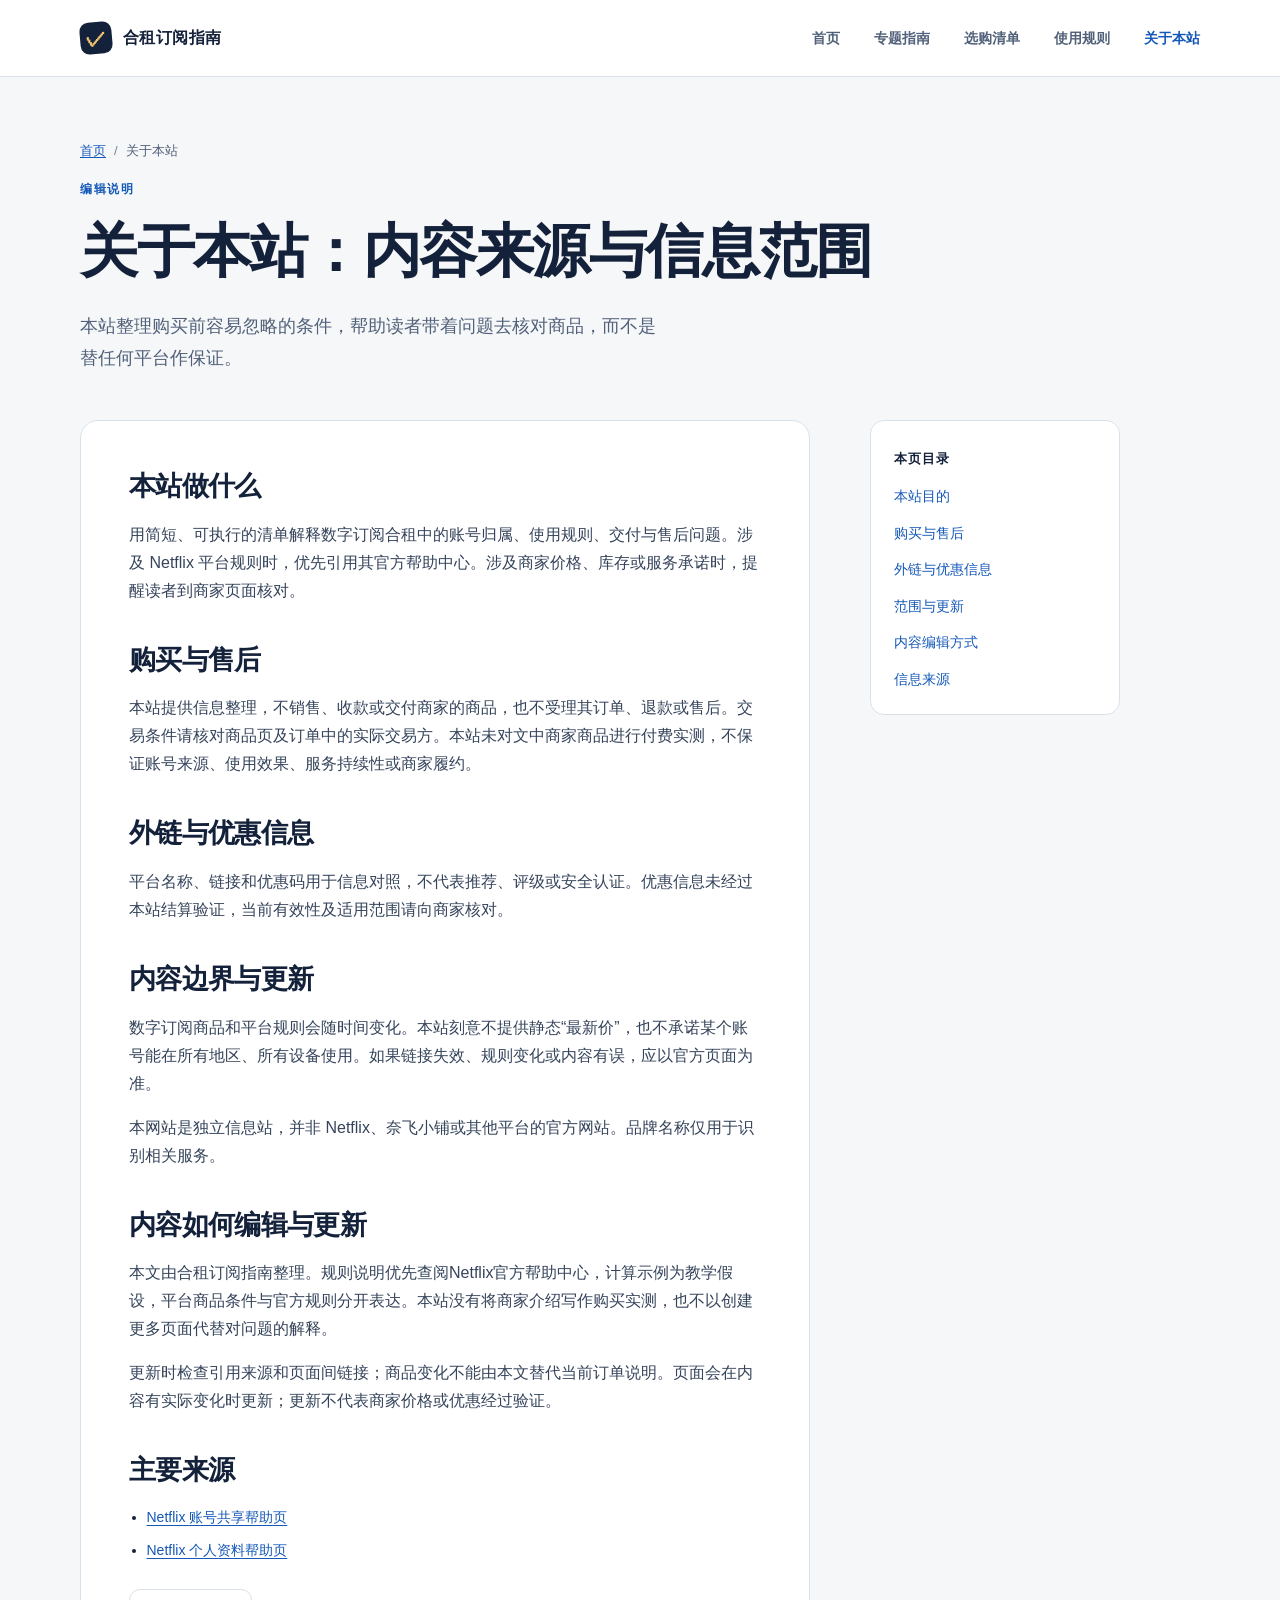
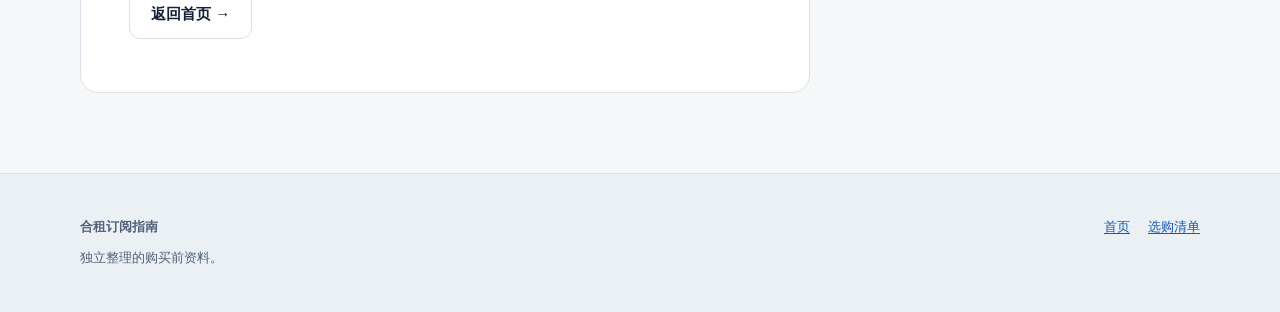
==== commit 46cb1df3: "Improve SEO internal links and purchase checklist" ====
--- a/about.html
+++ b/about.html
@@ -1,5 +1,5 @@
 <!doctype html>
-<html lang="zh-CN"><head><meta charset="utf-8"><meta name="viewport" content="width=device-width, initial-scale=1"><meta name="description" content="了解合租订阅指南的编辑方式、官方资料来源、内容更新和商品责任范围。本站提供资料整理，不代售商品或受理商家订单。"><meta name="theme-color" content="#14213a"><title>关于合租订阅指南：内容来源与信息范围</title><link rel="canonical" href="https://hezu-guide-netflix.github.io/subscription-guide/about.html"><link rel="icon" href="assets/favicon.svg" type="image/svg+xml"><link rel="stylesheet" href="assets/style.css?v=seo-20261014"><meta property="og:type" content="website">
+<html lang="zh-CN"><head><meta charset="utf-8"><meta name="viewport" content="width=device-width, initial-scale=1"><meta name="description" content="了解合租订阅指南的编辑方式、官方资料来源、内容更新和商品责任范围。本站提供资料整理，不代售商品或受理商家订单。"><meta name="theme-color" content="#14213a"><title>关于合租订阅指南：内容来源与信息范围</title><link rel="canonical" href="https://hezu-guide-netflix.github.io/subscription-guide/about.html"><link rel="icon" href="assets/favicon.svg" type="image/svg+xml"><link rel="stylesheet" href="assets/style.css?v=tools-1"><meta property="og:type" content="website">
 <meta property="og:locale" content="zh_CN">
 <meta property="og:site_name" content="合租订阅指南">
 <meta property="og:title" content="关于合租订阅指南：内容来源与信息范围">
@@ -8,15 +8,15 @@
 <meta name="twitter:card" content="summary">
 <meta name="twitter:title" content="关于合租订阅指南：内容来源与信息范围">
 <meta name="twitter:description" content="了解合租订阅指南的编辑方式、官方资料来源、内容更新和商品责任范围。本站提供资料整理，不代售商品或受理商家订单。">
-<script type="application/ld+json">{"@context":"https://schema.org","@graph":[{"@type":"WebSite","@id":"https://hezu-guide-netflix.github.io/subscription-guide/#website","url":"https://hezu-guide-netflix.github.io/subscription-guide/","name":"合租订阅指南","inLanguage":"zh-CN"},{"@type":"AboutPage","@id":"https://hezu-guide-netflix.github.io/subscription-guide/about.html#webpage","url":"https://hezu-guide-netflix.github.io/subscription-guide/about.html","name":"关于合租订阅指南：内容来源与信息范围","description":"了解合租订阅指南的编辑方式、官方资料来源、内容更新和商品责任范围。本站提供资料整理，不代售商品或受理商家订单。","inLanguage":"zh-CN","isPartOf":{"@id":"https://hezu-guide-netflix.github.io/subscription-guide/#website"},"dateModified":"2026-10-14","breadcrumb":{"@id":"https://hezu-guide-netflix.github.io/subscription-guide/about.html#breadcrumb"}},{"@type":"BreadcrumbList","@id":"https://hezu-guide-netflix.github.io/subscription-guide/about.html#breadcrumb","itemListElement":[{"@type":"ListItem","position":1,"name":"首页","item":"https://hezu-guide-netflix.github.io/subscription-guide/"},{"@type":"ListItem","position":2,"name":"关于本站","item":"https://hezu-guide-netflix.github.io/subscription-guide/about.html"}]}]}</script>
+<script type="application/ld+json">{"@context":"https://schema.org","@graph":[{"@type":"WebSite","@id":"https://hezu-guide-netflix.github.io/subscription-guide/#website","url":"https://hezu-guide-netflix.github.io/subscription-guide/","name":"合租订阅指南","inLanguage":"zh-CN"},{"@type":"AboutPage","@id":"https://hezu-guide-netflix.github.io/subscription-guide/about.html#webpage","url":"https://hezu-guide-netflix.github.io/subscription-guide/about.html","name":"关于合租订阅指南：内容来源与信息范围","description":"了解合租订阅指南的编辑方式、官方资料来源、内容更新和商品责任范围。本站提供资料整理，不代售商品或受理商家订单。","inLanguage":"zh-CN","isPartOf":{"@id":"https://hezu-guide-netflix.github.io/subscription-guide/#website"},"dateModified":"2026-10-15","breadcrumb":{"@id":"https://hezu-guide-netflix.github.io/subscription-guide/about.html#breadcrumb"}},{"@type":"BreadcrumbList","@id":"https://hezu-guide-netflix.github.io/subscription-guide/about.html#breadcrumb","itemListElement":[{"@type":"ListItem","position":1,"name":"首页","item":"https://hezu-guide-netflix.github.io/subscription-guide/"},{"@type":"ListItem","position":2,"name":"关于本站","item":"https://hezu-guide-netflix.github.io/subscription-guide/about.html"}]}]}</script>
 </head>
 <body><a class="skip" href="#main">跳到正文</a><header class="site-header"><div class="wrap header-inner"><a class="brand" href="./"><span class="brand-mark" aria-hidden="true">✓</span><span>合租订阅指南</span></a><nav class="site-nav" aria-label="主导航"><a href="./">首页</a><a href="guides.html">专题指南</a><a href="checklist.html">选购清单</a><a href="rules.html">使用规则</a><a href="about.html" aria-current="page">关于本站</a></nav></div></header>
-<main id="main"><div class="wrap page-hero"><nav class="breadcrumbs" aria-label="面包屑"><ol><li><a href="./">首页</a></li><li aria-current="page">关于本站</li></ol></nav><div class="eyebrow">编辑说明</div><h1>关于本站：内容来源与信息范围</h1><p class="lead">本站整理购买前容易忽略的条件，帮助读者带着问题去核对商品，而不是替任何平台作保证。</p><p class="page-meta">整理：<a href="about.html">合租订阅指南</a> · 内容核对：<time datetime="2026-10-14">2026年10月14日</time></p></div><div class="wrap article-layout"><article class="article">
+<main id="main"><div class="wrap page-hero"><nav class="breadcrumbs" aria-label="面包屑"><ol><li><a href="./">首页</a></li><li aria-current="page">关于本站</li></ol></nav><div class="eyebrow">编辑说明</div><h1>关于本站：内容来源与信息范围</h1><p class="lead">本站整理购买前容易忽略的条件，帮助读者带着问题去核对商品，而不是替任何平台作保证。</p></div><div class="wrap article-layout"><article class="article">
   <h2 id="purpose">本站做什么</h2><p>用简短、可执行的清单解释数字订阅合租中的账号归属、使用规则、交付与售后问题。涉及 Netflix 平台规则时，优先引用其官方帮助中心。涉及商家价格、库存或服务承诺时，提醒读者到商家页面核对。</p>
   <h2 id="shopping">购买与售后</h2><p>本站提供信息整理，不销售、收款或交付商家的商品，也不受理其订单、退款或售后。交易条件请核对商品页及订单中的实际交易方。本站未对文中商家商品进行付费实测，不保证账号来源、使用效果、服务持续性或商家履约。</p>
   <h2 id="links">外链与优惠信息</h2><p>平台名称、链接和优惠码用于信息对照，不代表推荐、评级或安全认证。优惠信息未经过本站结算验证，当前有效性及适用范围请向商家核对。</p>
   <h2 id="scope">内容边界与更新</h2><p>数字订阅商品和平台规则会随时间变化。本站刻意不提供静态“最新价”，也不承诺某个账号能在所有地区、所有设备使用。如果链接失效、规则变化或内容有误，应以官方页面为准。</p><p>本网站是独立信息站，并非 Netflix、奈飞小铺或其他平台的官方网站。品牌名称仅用于识别相关服务。</p>
-<h2 id="editorial">内容如何编辑与更新</h2><p>本文由合租订阅指南整理。规则说明优先查阅Netflix官方帮助中心，计算示例为教学假设，平台商品条件与官方规则分开表达。本站没有将商家介绍写作购买实测，也不以创建更多页面代替对问题的解释。</p><p>更新时检查引用来源和页面间链接；商品变化不能由本文替代当前订单说明。各页显示的是本次内容核对日期，不代表商家价格或优惠经过验证。</p>
+<h2 id="editorial">内容如何编辑与更新</h2><p>本文由合租订阅指南整理。规则说明优先查阅Netflix官方帮助中心，计算示例为教学假设，平台商品条件与官方规则分开表达。本站没有将商家介绍写作购买实测，也不以创建更多页面代替对问题的解释。</p><p>更新时检查引用来源和页面间链接；商品变化不能由本文替代当前订单说明。页面会在内容有实际变化时更新；更新不代表商家价格或优惠经过验证。</p>
   <h2 id="sources">主要来源</h2><ul class="source-list"><li><a href="https://help.netflix.com/en/node/123277" target="_blank" rel="noopener noreferrer">Netflix 账号共享帮助页</a></li><li><a href="https://help.netflix.com/en/node/10421" target="_blank" rel="noopener noreferrer">Netflix 个人资料帮助页</a></li></ul>
   <a class="button secondary" href="./">返回首页 →</a>
 </article><aside class="sidebox"><strong>本页目录</strong><a href="#purpose">本站目的</a><a href="#shopping">购买与售后</a><a href="#links">外链与优惠信息</a><a href="#scope">范围与更新</a><a href="#editorial">内容编辑方式</a><a href="#sources">信息来源</a></aside></div></main>
--- a/assets/style.css
+++ b/assets/style.css
@@ -107,7 +107,6 @@
 .breadcrumbs { color: var(--muted); font-size: 13px; margin: 0 0 16px; }
 .breadcrumbs ol { display: flex; flex-wrap: wrap; gap: 8px; list-style: none; padding: 0; margin: 0; }
 .breadcrumbs li + li::before { content: "/"; margin-right: 8px; color: #718295; }
-.page-meta { font-size: 13px; color: #607387; margin: 12px 0 0; }
 .topic-grid { display: grid; grid-template-columns: repeat(2, minmax(0, 1fr)); gap: 14px; margin: 20px 0; }
 a.topic-card { display: block; padding: 20px; border: 1px solid #d9e2ea; border-radius: 10px; background: #f8fafb; color: #14213a; text-decoration: none; }
 a.topic-card:hover { background: #eef4fc; border-color: #abc2d3; color: #14213a; }
@@ -174,7 +173,7 @@
 .guide-toc { border: 1px solid #cbdbe6; background: #f4f8fb; padding: 25px 27px; margin: 32px 0 43px; }
 .guide-toc-heading { display: flex; justify-content: space-between; align-items: baseline; gap: 10px; border-bottom: 1px solid #d9e4eb; padding-bottom: 12px; margin-bottom: 16px; }
 .guide-toc-heading span { font-size: 19px; font-weight: 850; color: #14213a; }
-.guide-toc-heading small { font-size: 12px; color: #6b7c8c; }
+.guide-toc-heading small { font-size: 12px; color: #52617a; }
 .guide-toc ol { display: grid; grid-template-columns: repeat(2, minmax(0,1fr)); column-gap: 32px; row-gap: 6px; margin: 0; padding-left: 1.5em; }
 .guide-toc li { padding: 3px 0; font-size: 14px; font-weight: 650; }
 .guide-toc a { text-decoration: none; }
@@ -193,7 +192,7 @@
 .guide-platform.featured { border-color: #9ebed4; background: linear-gradient(180deg, #f3f8fb 0, #fff 145px); }
 .guide-platform-head { display: flex; align-items: center; gap: 14px; margin-bottom: 16px; }
 .guide-platform-head h3 { margin: 0; line-height: 1.25; font-size: 23px; }
-.guide-platform-head p { font-size: 12px; color: #718295; margin: 4px 0 0; }
+.guide-platform-head p { font-size: 12px; color: #52617a; margin: 4px 0 0; }
 .guide-index { flex: none; border: 1px solid #abc2d3; color: #1d628f; padding: 5px 7px; font: 800 14px/1 ui-monospace, SFMono-Regular, monospace; }
 .guide-tag { margin-left: auto; flex: none; background: #f5dfaa; color: #6c4904; padding: 5px 9px; font-size: 11px; font-weight: 800; }
 .guide-platform ul { margin: 5px 0 22px; padding-left: 1.2em; color: #3c4d5f; line-height: 1.8; }
@@ -215,6 +214,7 @@
 .guide-steps li::before { content: counter(guide-step, decimal-leading-zero); color: #1c6f9d; font: 800 14px/1.5 ui-monospace, SFMono-Regular, monospace; }
 .guide-steps strong { color: #172b3c; }
 .guide-risk-grid { display: grid; grid-template-columns: repeat(2, minmax(0,1fr)); gap: 13px; margin: 22px 0; }
+.guide-choice-title { font-size: 22px; margin: 28px 0 0; }
 .guide-risk-grid > div { border: 1px solid #e0e7ec; background: #f8fafb; padding: 20px; }
 .guide-risk-grid h3 { margin: 0 0 8px; font-size: 17px; }
 .guide-risk-grid p { font-size: 14px; margin: 0; }
@@ -248,3 +248,20 @@
 .guide-table caption { text-align: left; padding: 0 0 12px; font-weight: 700; color: #34465a; }
 .guide-tip ol { padding-left: 1.4em; }
 .guide-tip li { margin: 8px 0; }
+
+.cost-tool { padding: 22px; background: #f2f6fa; border: 1px solid #c6d4e2; border-radius: 12px; }
+.cost-fields { display: grid; grid-template-columns: repeat(2,minmax(0,1fr)); gap: 20px; }
+.cost-fields fieldset { min-width: 0; border: 1px solid #c6d4e2; padding: 16px; border-radius: 8px; }
+.cost-fields legend { font-weight: 700; }
+.cost-fields label { display: block; font-size: 14px; margin: 12px 0 5px; }
+.cost-fields input { width: 100%; min-height: 44px; border: 1px solid #8298b0; border-radius: 5px; padding: 8px; font: inherit; background: #fff; color: #14213a; }
+.cost-tool button { border: 0; cursor: pointer; margin: 20px 0 12px; }
+.cost-tool output { display: block; white-space: pre-line; line-height: 1.8; color: #243b53; }
+.symptom-links { display: flex; flex-wrap: wrap; gap: 10px; }
+.symptom-links a { border: 1px solid #abc2d3; border-radius: 6px; padding: 10px 14px; background: #eef4fc; text-decoration: none; }
+input:focus-visible, button:focus-visible { outline: 3px solid #1458b8; outline-offset: 3px; }
+@media (max-width:600px) { .cost-fields { grid-template-columns: 1fr; } .cost-tool { padding: 14px; } }
+.playback-checks { border: 1px solid #abc2d3; border-radius: 8px; padding: 18px; background: #f2f6fa; }
+.playback-checks legend { font-weight: 700; }
+.playback-checks label { display: flex; align-items: start; gap: 10px; margin: 12px 0; cursor: pointer; }
+.playback-checks input { width: 18px; height: 18px; flex: none; margin-top: 5px; accent-color: #1458b8; }
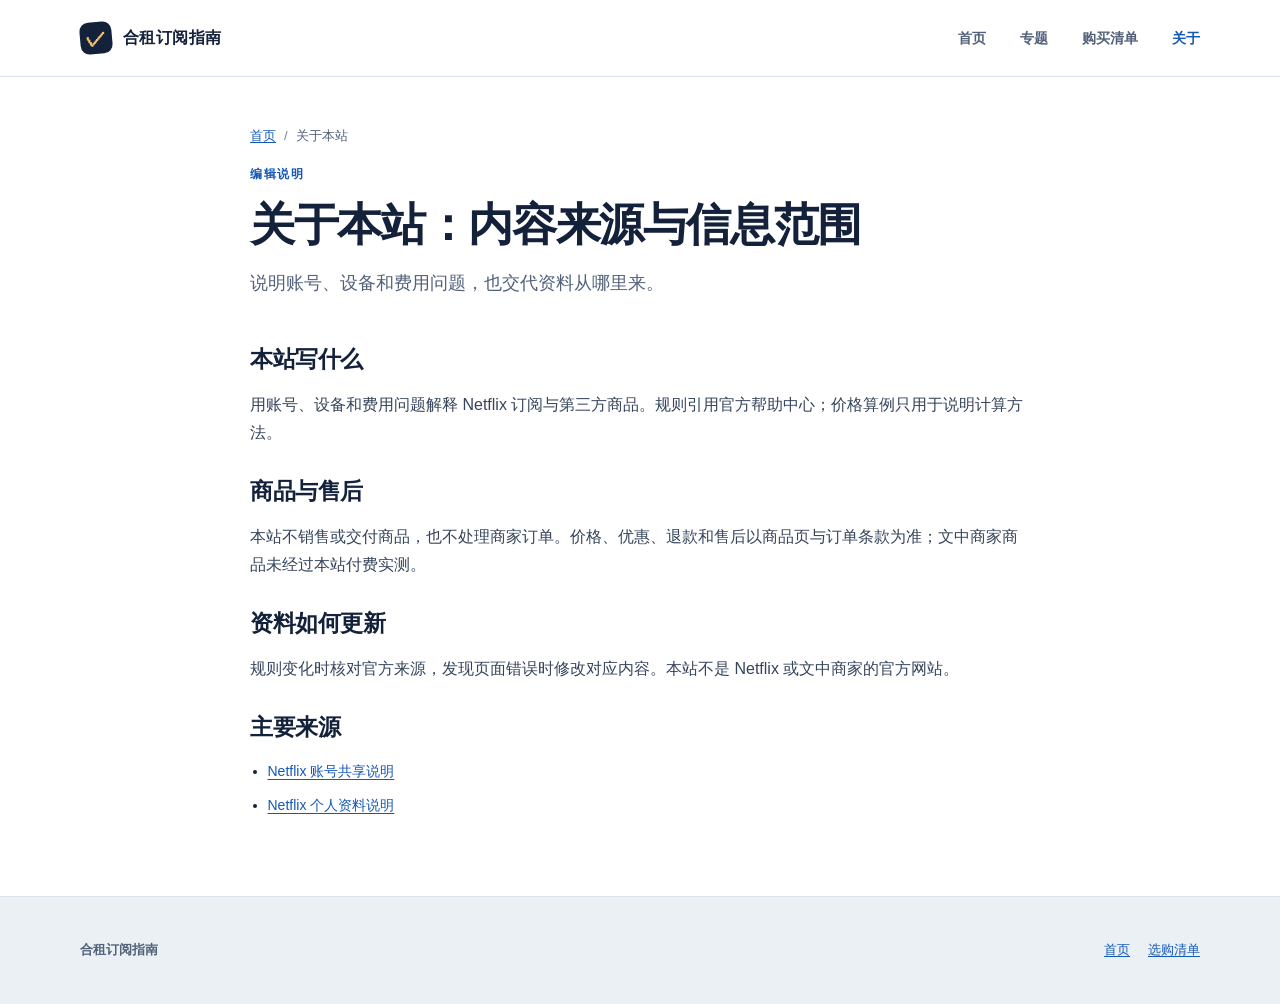
==== commit 89568097: "Simplify site copy and reading layout" ====
--- a/about.html
+++ b/about.html
@@ -1,5 +1,5 @@
 <!doctype html>
-<html lang="zh-CN"><head><meta charset="utf-8"><meta name="viewport" content="width=device-width, initial-scale=1"><meta name="description" content="了解合租订阅指南的编辑方式、官方资料来源、内容更新和商品责任范围。本站提供资料整理，不代售商品或受理商家订单。"><meta name="theme-color" content="#14213a"><title>关于合租订阅指南：内容来源与信息范围</title><link rel="canonical" href="https://hezu-guide-netflix.github.io/subscription-guide/about.html"><link rel="icon" href="assets/favicon.svg" type="image/svg+xml"><link rel="stylesheet" href="assets/style.css?v=tools-1"><meta property="og:type" content="website">
+<html lang="zh-CN"><head><meta charset="utf-8"><meta name="viewport" content="width=device-width, initial-scale=1"><meta name="description" content="了解合租订阅指南的编辑方式、官方资料来源、内容更新和商品责任范围。本站提供资料整理，不代售商品或受理商家订单。"><meta name="theme-color" content="#14213a"><title>关于合租订阅指南：内容来源与信息范围</title><link rel="canonical" href="https://hezu-guide-netflix.github.io/subscription-guide/about.html"><link rel="icon" href="assets/favicon.svg" type="image/svg+xml"><link rel="stylesheet" href="assets/style.css?v=compact-1"><meta property="og:type" content="website">
 <meta property="og:locale" content="zh_CN">
 <meta property="og:site_name" content="合租订阅指南">
 <meta property="og:title" content="关于合租订阅指南：内容来源与信息范围">
@@ -10,14 +10,15 @@
 <meta name="twitter:description" content="了解合租订阅指南的编辑方式、官方资料来源、内容更新和商品责任范围。本站提供资料整理，不代售商品或受理商家订单。">
 <script type="application/ld+json">{"@context":"https://schema.org","@graph":[{"@type":"WebSite","@id":"https://hezu-guide-netflix.github.io/subscription-guide/#website","url":"https://hezu-guide-netflix.github.io/subscription-guide/","name":"合租订阅指南","inLanguage":"zh-CN"},{"@type":"AboutPage","@id":"https://hezu-guide-netflix.github.io/subscription-guide/about.html#webpage","url":"https://hezu-guide-netflix.github.io/subscription-guide/about.html","name":"关于合租订阅指南：内容来源与信息范围","description":"了解合租订阅指南的编辑方式、官方资料来源、内容更新和商品责任范围。本站提供资料整理，不代售商品或受理商家订单。","inLanguage":"zh-CN","isPartOf":{"@id":"https://hezu-guide-netflix.github.io/subscription-guide/#website"},"dateModified":"2026-10-15","breadcrumb":{"@id":"https://hezu-guide-netflix.github.io/subscription-guide/about.html#breadcrumb"}},{"@type":"BreadcrumbList","@id":"https://hezu-guide-netflix.github.io/subscription-guide/about.html#breadcrumb","itemListElement":[{"@type":"ListItem","position":1,"name":"首页","item":"https://hezu-guide-netflix.github.io/subscription-guide/"},{"@type":"ListItem","position":2,"name":"关于本站","item":"https://hezu-guide-netflix.github.io/subscription-guide/about.html"}]}]}</script>
 </head>
-<body><a class="skip" href="#main">跳到正文</a><header class="site-header"><div class="wrap header-inner"><a class="brand" href="./"><span class="brand-mark" aria-hidden="true">✓</span><span>合租订阅指南</span></a><nav class="site-nav" aria-label="主导航"><a href="./">首页</a><a href="guides.html">专题指南</a><a href="checklist.html">选购清单</a><a href="rules.html">使用规则</a><a href="about.html" aria-current="page">关于本站</a></nav></div></header>
-<main id="main"><div class="wrap page-hero"><nav class="breadcrumbs" aria-label="面包屑"><ol><li><a href="./">首页</a></li><li aria-current="page">关于本站</li></ol></nav><div class="eyebrow">编辑说明</div><h1>关于本站：内容来源与信息范围</h1><p class="lead">本站整理购买前容易忽略的条件，帮助读者带着问题去核对商品，而不是替任何平台作保证。</p></div><div class="wrap article-layout"><article class="article">
-  <h2 id="purpose">本站做什么</h2><p>用简短、可执行的清单解释数字订阅合租中的账号归属、使用规则、交付与售后问题。涉及 Netflix 平台规则时，优先引用其官方帮助中心。涉及商家价格、库存或服务承诺时，提醒读者到商家页面核对。</p>
-  <h2 id="shopping">购买与售后</h2><p>本站提供信息整理，不销售、收款或交付商家的商品，也不受理其订单、退款或售后。交易条件请核对商品页及订单中的实际交易方。本站未对文中商家商品进行付费实测，不保证账号来源、使用效果、服务持续性或商家履约。</p>
-  <h2 id="links">外链与优惠信息</h2><p>平台名称、链接和优惠码用于信息对照，不代表推荐、评级或安全认证。优惠信息未经过本站结算验证，当前有效性及适用范围请向商家核对。</p>
-  <h2 id="scope">内容边界与更新</h2><p>数字订阅商品和平台规则会随时间变化。本站刻意不提供静态“最新价”，也不承诺某个账号能在所有地区、所有设备使用。如果链接失效、规则变化或内容有误，应以官方页面为准。</p><p>本网站是独立信息站，并非 Netflix、奈飞小铺或其他平台的官方网站。品牌名称仅用于识别相关服务。</p>
-<h2 id="editorial">内容如何编辑与更新</h2><p>本文由合租订阅指南整理。规则说明优先查阅Netflix官方帮助中心，计算示例为教学假设，平台商品条件与官方规则分开表达。本站没有将商家介绍写作购买实测，也不以创建更多页面代替对问题的解释。</p><p>更新时检查引用来源和页面间链接；商品变化不能由本文替代当前订单说明。页面会在内容有实际变化时更新；更新不代表商家价格或优惠经过验证。</p>
-  <h2 id="sources">主要来源</h2><ul class="source-list"><li><a href="https://help.netflix.com/en/node/123277" target="_blank" rel="noopener noreferrer">Netflix 账号共享帮助页</a></li><li><a href="https://help.netflix.com/en/node/10421" target="_blank" rel="noopener noreferrer">Netflix 个人资料帮助页</a></li></ul>
-  <a class="button secondary" href="./">返回首页 →</a>
-</article><aside class="sidebox"><strong>本页目录</strong><a href="#purpose">本站目的</a><a href="#shopping">购买与售后</a><a href="#links">外链与优惠信息</a><a href="#scope">范围与更新</a><a href="#editorial">内容编辑方式</a><a href="#sources">信息来源</a></aside></div></main>
-<footer class="site-footer"><div class="wrap footer-grid"><div><strong>合租订阅指南</strong><p>独立整理的购买前资料。</p></div><div class="footer-links"><a href="./">首页</a><a href="checklist.html">选购清单</a></div></div></footer></body></html>
+<body><a class="skip" href="#main">跳到正文</a><header class="site-header"><div class="wrap header-inner"><a class="brand" href="./"><span class="brand-mark" aria-hidden="true">✓</span><span>合租订阅指南</span></a><nav class="site-nav" aria-label="主导航"><a href="./">首页</a><a href="guides.html">专题</a><a href="checklist.html">购买清单</a><a href="about.html" aria-current="page">关于</a></nav></div></header>
+<main id="main"><div class="wrap page-hero"><nav class="breadcrumbs" aria-label="面包屑"><ol><li><a href="./">首页</a></li><li aria-current="page">关于本站</li></ol></nav><div class="eyebrow">编辑说明</div><h1>关于本站：内容来源与信息范围</h1><p class="lead">说明账号、设备和费用问题，也交代资料从哪里来。</p></div><div class="wrap article-layout"><article class="article">
+  <h2 id="purpose">本站写什么</h2>
+  <p>用账号、设备和费用问题解释 Netflix 订阅与第三方商品。规则引用官方帮助中心；价格算例只用于说明计算方法。</p>
+  <h2 id="shopping">商品与售后</h2>
+  <p>本站不销售或交付商品，也不处理商家订单。价格、优惠、退款和售后以商品页与订单条款为准；文中商家商品未经过本站付费实测。</p>
+  <h2 id="editorial">资料如何更新</h2>
+  <p>规则变化时核对官方来源，发现页面错误时修改对应内容。本站不是 Netflix 或文中商家的官方网站。</p>
+  <h2 id="sources">主要来源</h2>
+  <ul class="source-list"><li><a href="https://help.netflix.com/en/node/123277" target="_blank" rel="noopener noreferrer">Netflix 账号共享说明</a></li><li><a href="https://help.netflix.com/en/node/10421" target="_blank" rel="noopener noreferrer">Netflix 个人资料说明</a></li></ul>
+</article></div></main>
+<footer class="site-footer"><div class="wrap footer-grid"><div><strong>合租订阅指南</strong></div><div class="footer-links"><a href="./">首页</a><a href="checklist.html">选购清单</a></div></div></footer></body></html>
--- a/assets/style.css
+++ b/assets/style.css
@@ -258,6 +258,60 @@
 .cost-tool button { border: 0; cursor: pointer; margin: 20px 0 12px; }
 .cost-tool output { display: block; white-space: pre-line; line-height: 1.8; color: #243b53; }
 .symptom-links { display: flex; flex-wrap: wrap; gap: 10px; }
+
+/* Compact reading layout */
+body, .guide-home { background: #fff; }
+.guide-home .brand { color: var(--ink); }
+.guide-home .site-nav a { color: var(--muted); }
+.guide-home .site-nav a[aria-current="page"] { color: var(--blue); }
+.guide-shell { display: block; width: min(820px, calc(100% - 40px)); padding: 50px 0 72px; }
+.guide-article { border: 0; box-shadow: none; padding: 0; }
+.guide-article h1 { font-size: clamp(34px, 4.3vw, 52px); margin: 8px 0 16px; }
+.guide-intro { max-width: 720px; line-height: 1.7; }
+.home-jump { display: flex; flex-wrap: wrap; gap: 8px 22px; border-block: 1px solid var(--line); padding: 16px 0; margin-top: 28px; }
+.home-jump a { font-size: 14px; font-weight: 700; text-decoration: none; }
+.guide-section { padding-top: 28px; margin-top: 28px; }
+.guide-section h2 { font-size: clamp(23px, 2.8vw, 29px); margin-bottom: 14px; }
+.guide-section p { margin-bottom: 14px; line-height: 1.75; }
+.account-list { border-top: 1px solid var(--line); margin: 18px 0; }
+.account-list > div { display: grid; grid-template-columns: 150px minmax(0, 1fr); gap: 14px; border-bottom: 1px solid var(--line); padding: 12px 0; }
+.account-list strong { color: var(--ink); }
+.account-list p { margin: 0; }
+.guide-table th, .guide-table td { padding: 10px 13px; }
+.guide-platform { padding: 18px 20px; margin: 14px 0; }
+.guide-platform-head { margin-bottom: 8px; }
+.guide-platform-head h3 { font-size: 19px; }
+.guide-platform > p { margin-bottom: 12px; }
+.guide-offer { margin-top: 13px; padding-top: 12px; }
+.guide-offer > p { margin-top: 6px; }
+.merchant-list { border-top: 1px solid var(--line); }
+.merchant-row { display: grid; grid-template-columns: minmax(0, 1fr) 145px 180px; align-items: center; gap: 18px; padding: 17px 0; border-bottom: 1px solid var(--line); }
+.merchant-row h3 { margin: 0 0 4px; }
+.merchant-row p { margin: 0; font-size: 13px; }
+.merchant-offer { display: grid; gap: 3px; font-size: 13px; }
+.merchant-offer code { font: 800 15px/1.4 ui-monospace, SFMono-Regular, monospace; }
+.merchant-offer small { color: var(--muted); font-size: 11px; line-height: 1.35; }
+.merchant-row .button { min-width: 0; width: 100%; }
+.guide-footer { padding: 24px 0; }
+.guide-footer .wrap { display: flex; justify-content: space-between; align-items: center; gap: 20px; }
+.guide-footer p { display: none; }
+.page-hero, .article-layout { width: min(780px, calc(100% - 40px)); }
+.page-hero { padding: 48px 0 25px; }
+.page-hero h1 { font: 800 clamp(32px, 4vw, 45px)/1.25 -apple-system, BlinkMacSystemFont, "PingFang SC", "Microsoft YaHei", sans-serif; letter-spacing: -.03em; margin: 12px 0 15px; }
+.article-layout { display: block; padding-bottom: 65px; }
+.article { border: 0; padding: 0; }
+.article h2 { font: 800 23px/1.4 -apple-system, BlinkMacSystemFont, "PingFang SC", "Microsoft YaHei", sans-serif; letter-spacing: -.02em; margin-top: 28px; }
+@media (max-width: 600px) {
+  .guide-shell { padding-top: 32px; }
+  .account-list > div { display: block; }
+  .account-list p { margin-top: 4px; }
+  .merchant-row { grid-template-columns: minmax(0, 1fr) auto; gap: 8px 12px; }
+  .merchant-row .guide-platform-actions { grid-column: 1 / -1; }
+  .merchant-row .button { width: auto; min-height: 40px; }
+  .guide-footer .wrap { display: block; }
+  .guide-footer nav { margin-top: 10px; }
+  .page-hero { padding-top: 32px; }
+}
 .symptom-links a { border: 1px solid #abc2d3; border-radius: 6px; padding: 10px 14px; background: #eef4fc; text-decoration: none; }
 input:focus-visible, button:focus-visible { outline: 3px solid #1458b8; outline-offset: 3px; }
 @media (max-width:600px) { .cost-fields { grid-template-columns: 1fr; } .cost-tool { padding: 14px; } }
